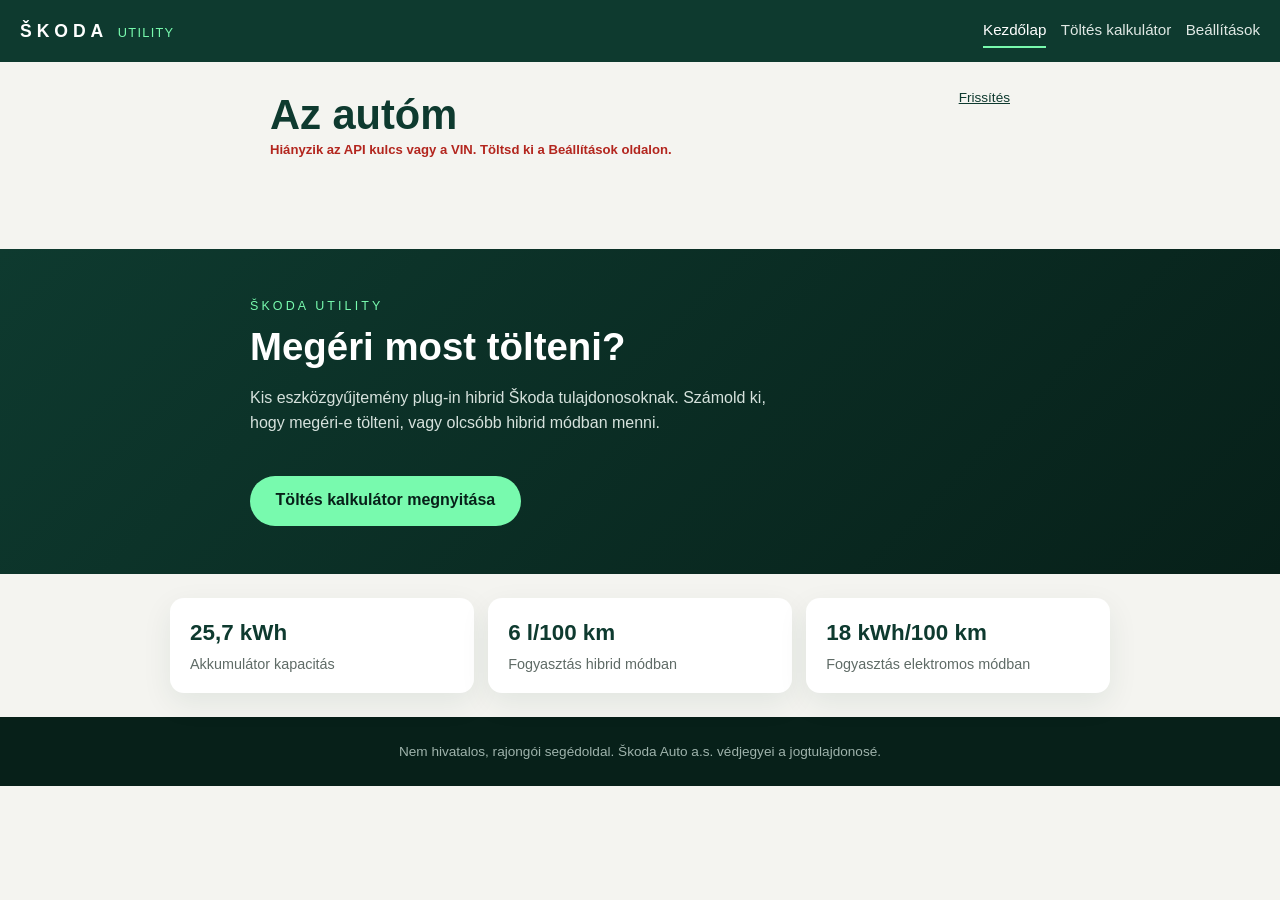
==== index.html @ a3ac5b9b "distance calculator" ====
<!DOCTYPE html>
<html lang="hu">
<head>
<meta charset="UTF-8" />
<meta name="viewport" content="width=device-width, initial-scale=1.0" />
<title>MySkodabb</title>
<link rel="stylesheet" href="styles.css" />
</head>
<body>
<header class="topbar">
    <a class="brand" href="index.html">
        <span class="brand-mark">ŠKODA</span>
        <span class="brand-sub">Utility</span>
    </a>
    <nav>
        <a href="index.html" class="active">Kezdőlap</a>
        <a href="calculator.html">Töltés kalkulátor</a>
        <a href="settings.html">Beállítások</a>
    </nav>
</header>

<main>
<section class="page" id="vehicle-section">
    <div class="section-head">
        <h1>Az autóm</h1>
        <button type="button" id="refresh-vehicle" class="link-btn">Frissítés</button>
    </div>
    <p class="hint" id="vehicle-hint">Betöltés…</p>
    <div class="cards vehicle-cards" id="vehicle-cards"></div>
    <div class="panel map-panel" id="map-panel" hidden>
        <h2>Hol parkol</h2>
        <iframe id="map-frame" title="Parkolási pozíció" loading="lazy" referrerpolicy="no-referrer"></iframe>
        <p class="note"><a id="map-link" href="#" target="_blank" rel="noopener noreferrer">Megnyitás nagy térképen</a></p>
    </div>
</section>

<section class="hero">
    <div class="hero-inner">
        <p class="eyebrow">Škoda Utility</p>
        <h2>Megéri most tölteni?</h2>
        <p class="lead">
            Kis eszközgyűjtemény plug-in hibrid Škoda tulajdonosoknak.
            Számold ki, hogy megéri-e tölteni, vagy olcsóbb hibrid módban menni.
        </p>
        <a class="btn" href="calculator.html">Töltés kalkulátor megnyitása</a>
    </div>
</section>

<section class="cards specs">
    <article class="card">
        <h2>25,7 kWh</h2>
        <p>Akkumulátor kapacitás</p>
    </article>
    <article class="card">
        <h2>6 l/100 km</h2>
        <p>Fogyasztás hibrid módban</p>
    </article>
    <article class="card">
        <h2>18 kWh/100 km</h2>
        <p>Fogyasztás elektromos módban</p>
    </article>
</section>
</main>

<footer class="footer">
    <p>Nem hivatalos, rajongói segédoldal. Škoda Auto a.s. védjegyei a jogtulajdonosé.</p>
</footer>

<script src="skodaApi.js"></script>
<script src="home.js"></script>
</body>
</html>
---- styles.css ----
:root {
    --emerald: #0e3a2f;
    --emerald-dark: #072019;
    --electric: #78faae;
    --sand: #f4f4f0;
    --ink: #1b1b1b;
    --muted: #5f6b66;
    --warn: #d9822b;
}

* {
    box-sizing: border-box;
}

body {
    margin: 0;
    font-family: "Segoe UI", "Helvetica Neue", Arial, sans-serif;
    color: var(--ink);
    background: var(--sand);
    line-height: 1.55;
}

.topbar {
    display: flex;
    align-items: center;
    justify-content: space-between;
    gap: .75rem;
    padding: .9rem 1.25rem;
    background: var(--emerald);
    color: #fff;
    flex-wrap: wrap;
    position: sticky;
    top: 0;
    z-index: 10;
}

.brand {
    display: flex;
    align-items: baseline;
    gap: .6rem;
    text-decoration: none;
    color: #fff;
}

.brand-mark {
    font-weight: 700;
    letter-spacing: .28em;
    font-size: 1.1rem;
}

.brand-sub {
    color: var(--electric);
    letter-spacing: .1em;
    text-transform: uppercase;
    font-size: .8rem;
}

.topbar nav {
    display: flex;
    flex-wrap: wrap;
    gap: .5rem .9rem;
}

.topbar nav a {
    color: #dfe8e4;
    text-decoration: none;
    font-size: .95rem;
    padding: .25rem 0;
    border-bottom: 2px solid transparent;
}

.topbar nav a:hover,
.topbar nav a.active {
    color: #fff;
    border-bottom-color: var(--electric);
}

.hero {
    background: linear-gradient(135deg, var(--emerald) 0%, var(--emerald-dark) 100%);
    color: #fff;
    padding: 3rem 1.25rem;
}

.hero-inner {
    max-width: 780px;
    margin: 0 auto;
}

.hero h2 {
    font-size: clamp(1.6rem, 5vw, 2.4rem);
    margin: 0 0 .75rem;
    line-height: 1.2;
}

.eyebrow {
    color: var(--electric);
    text-transform: uppercase;
    letter-spacing: .25em;
    font-size: .78rem;
    margin: 0 0 .5rem;
}

h1 {
    font-size: clamp(1.7rem, 6vw, 2.6rem);
    margin: 0 0 1rem;
    line-height: 1.2;
}

.lead {
    color: var(--muted);
    max-width: 60ch;
}

.hero .lead {
    color: #d6e2dd;
}

.btn {
    display: inline-block;
    margin-top: 1.5rem;
    padding: .8rem 1.6rem;
    background: var(--electric);
    color: var(--emerald-dark);
    border: none;
    border-radius: 999px;
    font-weight: 600;
    font-size: 1rem;
    text-decoration: none;
    cursor: pointer;
}

.btn:hover {
    background: #5ce295;
}

.btn.ghost {
    background: transparent;
    color: var(--emerald);
    border: 1px solid var(--emerald);
}

.btn.ghost:hover {
    background: rgba(14, 58, 47, .08);
}

.btn.ghost.danger {
    color: #b3261e;
    border-color: #b3261e;
}

.btn.ghost.danger:hover {
    background: rgba(179, 38, 30, .08);
}

.actions {
    grid-column: 1 / -1;
    display: flex;
    flex-wrap: wrap;
    gap: .75rem;
}

.actions .btn {
    margin-top: 0;
}

.link-btn {
    align-self: flex-start;
    background: none;
    border: none;
    padding: 0;
    color: var(--emerald);
    font-size: .85rem;
    text-decoration: underline;
    cursor: pointer;
}

.link-btn:disabled {
    color: var(--muted);
    cursor: progress;
}

.link-row {
    display: flex;
    flex-wrap: wrap;
    gap: .5rem 1rem;
}

.section-head {
    display: flex;
    align-items: baseline;
    justify-content: space-between;
    gap: 1rem;
    flex-wrap: wrap;
}

.section-head h1,
.section-head h2 {
    margin: 0;
    color: var(--emerald);
}

.vehicle-cards {
    margin: 1rem 0 0;
    padding: 0;
    max-width: none;
    grid-template-columns: repeat(auto-fit, minmax(150px, 1fr));
}

.map-panel h2 {
    margin: 0 0 .75rem;
    font-size: 1.15rem;
    color: var(--emerald);
}

.map-panel iframe {
    width: 100%;
    height: min(60vw, 320px);
    border: 0;
    border-radius: 10px;
    display: block;
}

.hint {
    margin: 0;
    font-size: .82rem;
    color: var(--muted);
}

.hint.error {
    color: #b3261e;
}

.cards {
    max-width: 980px;
    margin: 0 auto;
    padding: 1.5rem 1.25rem;
    display: grid;
    grid-template-columns: repeat(auto-fit, minmax(180px, 1fr));
    gap: .9rem;
}

.card {
    background: #fff;
    border-radius: 14px;
    padding: 1.1rem 1.25rem;
    box-shadow: 0 10px 30px rgba(14, 58, 47, .08);
}

.card h2 {
    margin: 0 0 .15rem;
    color: var(--emerald);
    font-size: 1.4rem;
    overflow-wrap: anywhere;
}

.card p {
    margin: 0;
    color: var(--muted);
    font-size: .9rem;
}

.page {
    max-width: 780px;
    margin: 0 auto;
    padding: 1.75rem 1.25rem 2.5rem;
}

.panel {
    background: #fff;
    border-radius: 14px;
    padding: 1.5rem;
    box-shadow: 0 10px 30px rgba(14, 58, 47, .08);
    margin-top: 1.5rem;
}

form.panel {
    display: grid;
    grid-template-columns: repeat(auto-fit, minmax(220px, 1fr));
    gap: 1rem 1.25rem;
}

form.panel .btn {
    grid-column: 1 / -1;
    justify-self: start;
}

.field {
    display: flex;
    flex-direction: column;
    gap: .35rem;
}

.field label {
    font-size: .85rem;
    font-weight: 600;
    color: var(--emerald);
}

.field input {
    padding: .7rem .8rem;
    border: 1px solid #cdd6d2;
    border-radius: 8px;
    font-size: 1rem;
    background: #fbfcfb;
}

.field input:focus {
    outline: 2px solid var(--electric);
    border-color: var(--emerald);
}

.field.checkbox label {
    display: flex;
    align-items: center;
    gap: .5rem;
    font-weight: 500;
    color: var(--ink);
}

.field.checkbox input {
    width: auto;
    accent-color: var(--emerald);
}

.result {
    margin-top: 1.5rem;
    background: #fff;
    border-radius: 14px;
    padding: 1.5rem;
    border-left: 6px solid var(--emerald);
    box-shadow: 0 10px 30px rgba(14, 58, 47, .08);
}

.result.charge {
    border-left-color: var(--electric);
}

.result.fuel {
    border-left-color: var(--warn);
}

.verdict {
    margin: 0 0 .75rem;
    font-size: 1.35rem;
    color: var(--emerald);
}

.result table {
    width: 100%;
    border-collapse: collapse;
    margin-top: .5rem;
}

.result th,
.result td {
    text-align: left;
    padding: .45rem .3rem;
    border-bottom: 1px solid #e6ebe9;
    font-size: .95rem;
}

.result td:last-child,
.result th:last-child {
    text-align: right;
}

.note {
    color: var(--muted);
    font-size: .9rem;
    margin: .75rem 0 0;
}

.error {
    color: #b3261e;
    font-weight: 600;
    margin: 0;
}

.assumptions h2 {
    margin-top: 0;
    font-size: 1.1rem;
    color: var(--emerald);
}

.assumptions ul {
    margin: 0;
    padding-left: 1.1rem;
    color: var(--muted);
}

.footer {
    background: var(--emerald-dark);
    color: #9fb3ac;
    text-align: center;
    padding: 1.5rem;
    font-size: .85rem;
}

.footer p {
    margin: 0;
}

@media (max-width: 560px) {
    body {
        line-height: 1.5;
    }

    .topbar {
        gap: .4rem;
    }

    .topbar nav {
        width: 100%;
        gap: .4rem .85rem;
    }

    .topbar nav a {
        font-size: .88rem;
    }

    .hero {
        padding: 2.25rem 1rem;
    }

    .page {
        padding: 1.25rem 1rem 2rem;
    }

    .cards {
        padding: 1rem;
        grid-template-columns: repeat(auto-fit, minmax(140px, 1fr));
    }

    .card {
        padding: .9rem 1rem;
    }

    .card h2 {
        font-size: 1.2rem;
    }

    .panel,
    .result {
        padding: 1.1rem;
        border-radius: 12px;
    }

    form.panel {
        grid-template-columns: 1fr;
    }

    .btn {
        width: 100%;
        text-align: center;
    }

    .actions .btn {
        width: auto;
        flex: 1 1 auto;
    }

    .verdict {
        font-size: 1.15rem;
    }

    /* Sz\u0171k kijelz\u0151n a t\u00e1bl\u00e1zat sorai egym\u00e1s al\u00e1 t\u00f6rnek. */
    .result table,
    .result tbody,
    .result tr,
    .result th,
    .result td {
        display: block;
        width: 100%;
    }

    .result tr {
        padding: .5rem 0;
        border-bottom: 1px solid #e6ebe9;
    }

    .result th,
    .result td {
        border: 0;
        padding: 0;
    }

    .result th {
        color: var(--muted);
        font-size: .82rem;
        font-weight: 600;
    }

    .result td:last-child,
    .result th:last-child {
        text-align: left;
    }
}
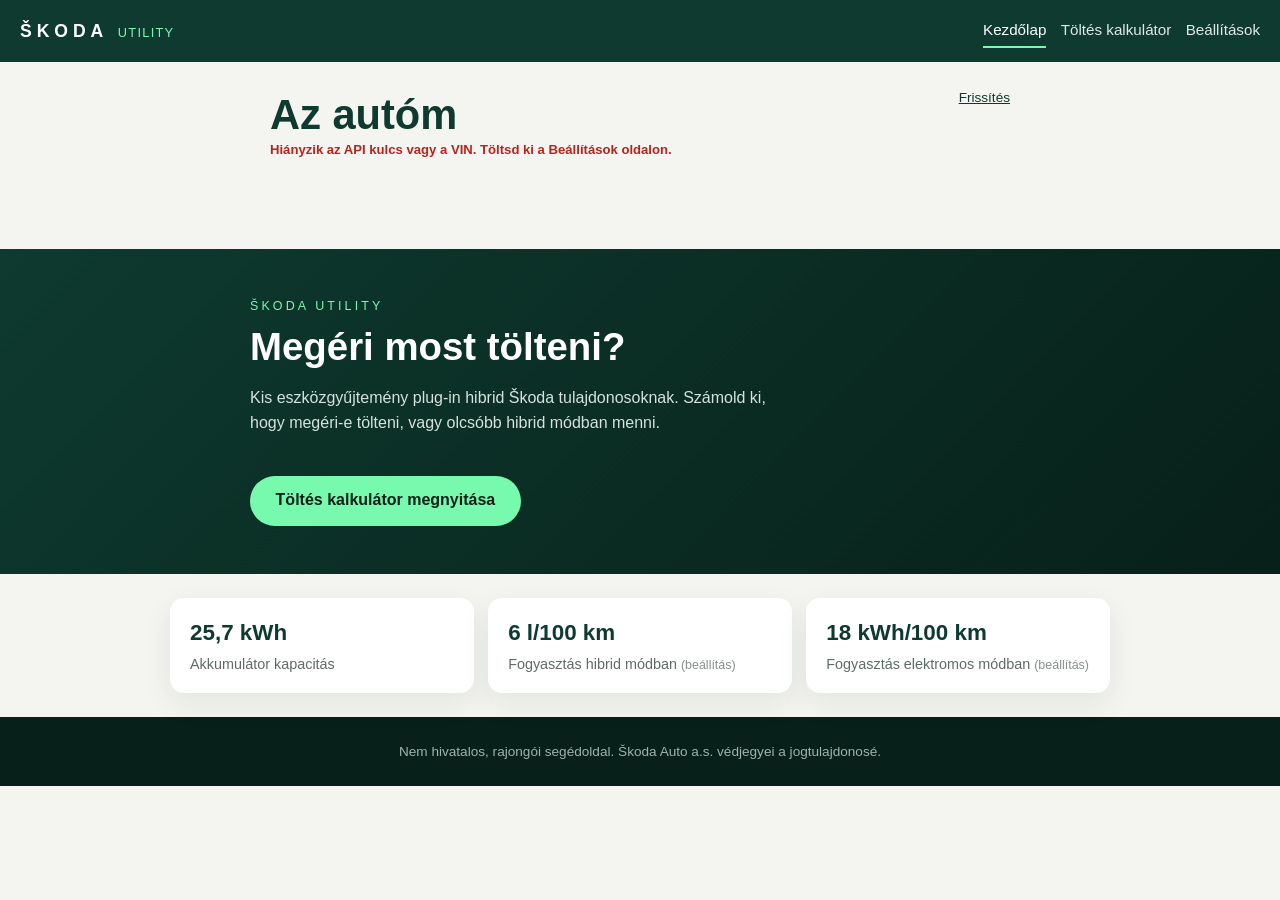
==== commit 4abafd1c: "icon added, data changed to real data" ====
--- a/index.html
+++ b/index.html
@@ -5,6 +5,7 @@
 <meta name="viewport" content="width=device-width, initial-scale=1.0" />
 <title>MySkodabb</title>
 <link rel="stylesheet" href="styles.css" />
+<link rel="icon" type="image/x-icon" href="favicon.ico"
 </head>
 <body>
 <header class="topbar">
@@ -46,18 +47,18 @@
     </div>
 </section>
 
-<section class="cards specs">
+<section class="cards specs" id="specs-cards">
     <article class="card">
-        <h2>25,7 kWh</h2>
+        <h2 id="spec-battery">25,7 kWh</h2>
         <p>Akkumulátor kapacitás</p>
     </article>
     <article class="card">
-        <h2>6 l/100 km</h2>
-        <p>Fogyasztás hibrid módban</p>
+        <h2 id="spec-fuel">6 l/100 km</h2>
+        <p>Fogyasztás hibrid módban <span class="spec-source" id="spec-fuel-source"></span></p>
     </article>
     <article class="card">
-        <h2>18 kWh/100 km</h2>
-        <p>Fogyasztás elektromos módban</p>
+        <h2 id="spec-ev">18 kWh/100 km</h2>
+        <p>Fogyasztás elektromos módban <span class="spec-source" id="spec-ev-source"></span></p>
     </article>
 </section>
 </main>
--- a/styles.css
+++ b/styles.css
@@ -259,6 +259,12 @@
     font-size: .9rem;
 }
 
+.spec-source {
+    font-size: .78rem;
+    color: var(--muted);
+    opacity: .75;
+}
+
 .page {
     max-width: 780px;
     margin: 0 auto;
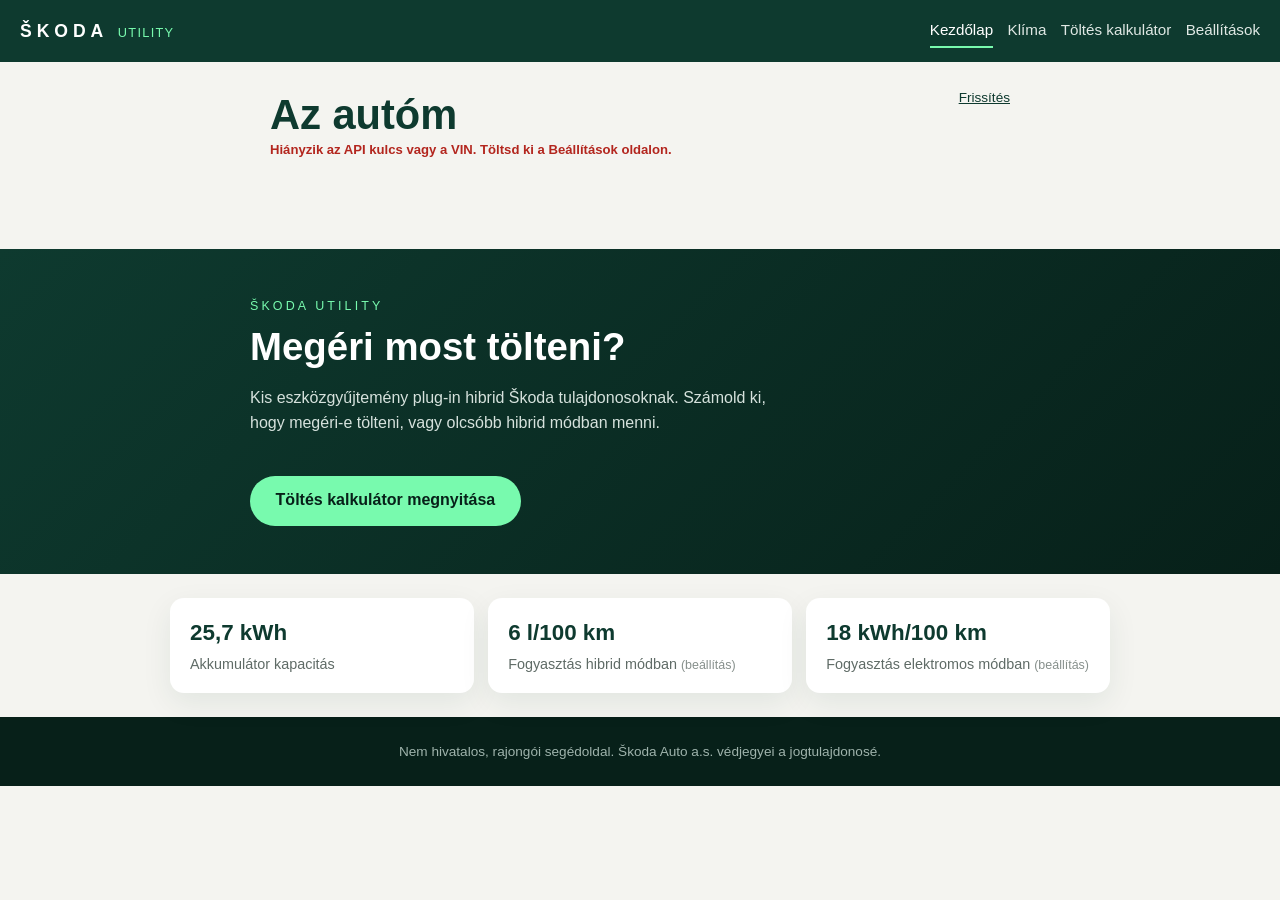
==== commit 7aca88cf: "airconditioning added" ====
--- a/index.html
+++ b/index.html
@@ -5,7 +5,7 @@
 <meta name="viewport" content="width=device-width, initial-scale=1.0" />
 <title>MySkodabb</title>
 <link rel="stylesheet" href="styles.css" />
-<link rel="icon" type="image/x-icon" href="favicon.ico"
+<link rel="icon" type="image/x-icon" href="favicon.ico" />
 </head>
 <body>
 <header class="topbar">
@@ -14,60 +14,62 @@
         <span class="brand-sub">Utility</span>
     </a>
     <nav>
-        <a href="index.html" class="active">Kezdőlap</a>
-        <a href="calculator.html">Töltés kalkulátor</a>
-        <a href="settings.html">Beállítások</a>
+        <a href="index.html" class="active" data-i18n="nav_home">Kezdőlap</a>
+        <a href="climate.html" data-i18n="nav_climate">Klíma</a>
+        <a href="calculator.html" data-i18n="nav_calculator">Töltés kalkulátor</a>
+        <a href="settings.html" data-i18n="nav_settings">Beállítások</a>
     </nav>
 </header>
 
 <main>
 <section class="page" id="vehicle-section">
     <div class="section-head">
-        <h1>Az autóm</h1>
-        <button type="button" id="refresh-vehicle" class="link-btn">Frissítés</button>
+        <h1 data-i18n="home_title">Az autóm</h1>
+        <button type="button" id="refresh-vehicle" class="link-btn" data-i18n="refresh">Frissítés</button>
     </div>
-    <p class="hint" id="vehicle-hint">Betöltés…</p>
+    <p class="hint" id="vehicle-hint" data-i18n="loading">Betöltés…</p>
     <div class="cards vehicle-cards" id="vehicle-cards"></div>
     <div class="panel map-panel" id="map-panel" hidden>
-        <h2>Hol parkol</h2>
+        <h2 data-i18n="map_title">Hol parkol</h2>
         <iframe id="map-frame" title="Parkolási pozíció" loading="lazy" referrerpolicy="no-referrer"></iframe>
-        <p class="note"><a id="map-link" href="#" target="_blank" rel="noopener noreferrer">Megnyitás nagy térképen</a></p>
+        <p class="note"><a id="map-link" href="#" target="_blank" rel="noopener noreferrer" data-i18n="map_open_link">Megnyitás nagy térképen</a></p>
     </div>
 </section>
 
 <section class="hero">
     <div class="hero-inner">
-        <p class="eyebrow">Škoda Utility</p>
-        <h2>Megéri most tölteni?</h2>
-        <p class="lead">
+        <p class="eyebrow" data-i18n="hero_eyebrow">Škoda Utility</p>
+        <h2 data-i18n="hero_title">Megéri most tölteni?</h2>
+        <p class="lead" data-i18n="hero_lead">
             Kis eszközgyűjtemény plug-in hibrid Škoda tulajdonosoknak.
             Számold ki, hogy megéri-e tölteni, vagy olcsóbb hibrid módban menni.
         </p>
-        <a class="btn" href="calculator.html">Töltés kalkulátor megnyitása</a>
+        <a class="btn" href="calculator.html" data-i18n="hero_cta">Töltés kalkulátor megnyitása</a>
     </div>
 </section>
 
 <section class="cards specs" id="specs-cards">
     <article class="card">
         <h2 id="spec-battery">25,7 kWh</h2>
-        <p>Akkumulátor kapacitás</p>
+        <p data-i18n="spec_battery_label">Akkumulátor kapacitás</p>
     </article>
     <article class="card">
         <h2 id="spec-fuel">6 l/100 km</h2>
-        <p>Fogyasztás hibrid módban <span class="spec-source" id="spec-fuel-source"></span></p>
+        <p><span data-i18n="spec_fuel_label">Fogyasztás hibrid módban</span> <span class="spec-source" id="spec-fuel-source"></span></p>
     </article>
     <article class="card">
         <h2 id="spec-ev">18 kWh/100 km</h2>
-        <p>Fogyasztás elektromos módban <span class="spec-source" id="spec-ev-source"></span></p>
+        <p><span data-i18n="spec_ev_label">Fogyasztás elektromos módban</span> <span class="spec-source" id="spec-ev-source"></span></p>
     </article>
 </section>
 </main>
 
 <footer class="footer">
-    <p>Nem hivatalos, rajongói segédoldal. Škoda Auto a.s. védjegyei a jogtulajdonosé.</p>
+    <p data-i18n="footer_disclaimer">Nem hivatalos, rajongói segédoldal. Škoda Auto a.s. védjegyei a jogtulajdonosé.</p>
 </footer>
 
 <script src="skodaApi.js"></script>
+<script src="i18n.js"></script>
 <script src="home.js"></script>
 </body>
 </html>
--- a/styles.css
+++ b/styles.css
@@ -163,6 +163,36 @@
     margin-top: 0;
 }
 
+.climate-panel {
+    max-width: 560px;
+}
+
+.climate-panel .temperature-input {
+    display: flex;
+    align-items: center;
+    gap: .6rem;
+}
+
+.climate-panel .temperature-input input {
+    width: 8rem;
+}
+
+.climate-panel .temperature-unit {
+    color: var(--muted);
+    font-weight: 600;
+}
+
+.climate-status {
+    min-height: 1.55rem;
+    margin: 0;
+    grid-column: 1 / -1;
+}
+
+.climate-status.success {
+    color: var(--emerald);
+    font-weight: 600;
+}
+
 .link-btn {
     align-self: flex-start;
     background: none;
@@ -308,6 +338,20 @@
     border-radius: 8px;
     font-size: 1rem;
     background: #fbfcfb;
+}
+
+.field select {
+    padding: .7rem .8rem;
+    border: 1px solid #cdd6d2;
+    border-radius: 8px;
+    font-size: 1rem;
+    background: #fbfcfb;
+    color: inherit;
+}
+
+.field select:focus {
+    outline: 2px solid var(--electric);
+    border-color: var(--emerald);
 }
 
 .field input:focus {
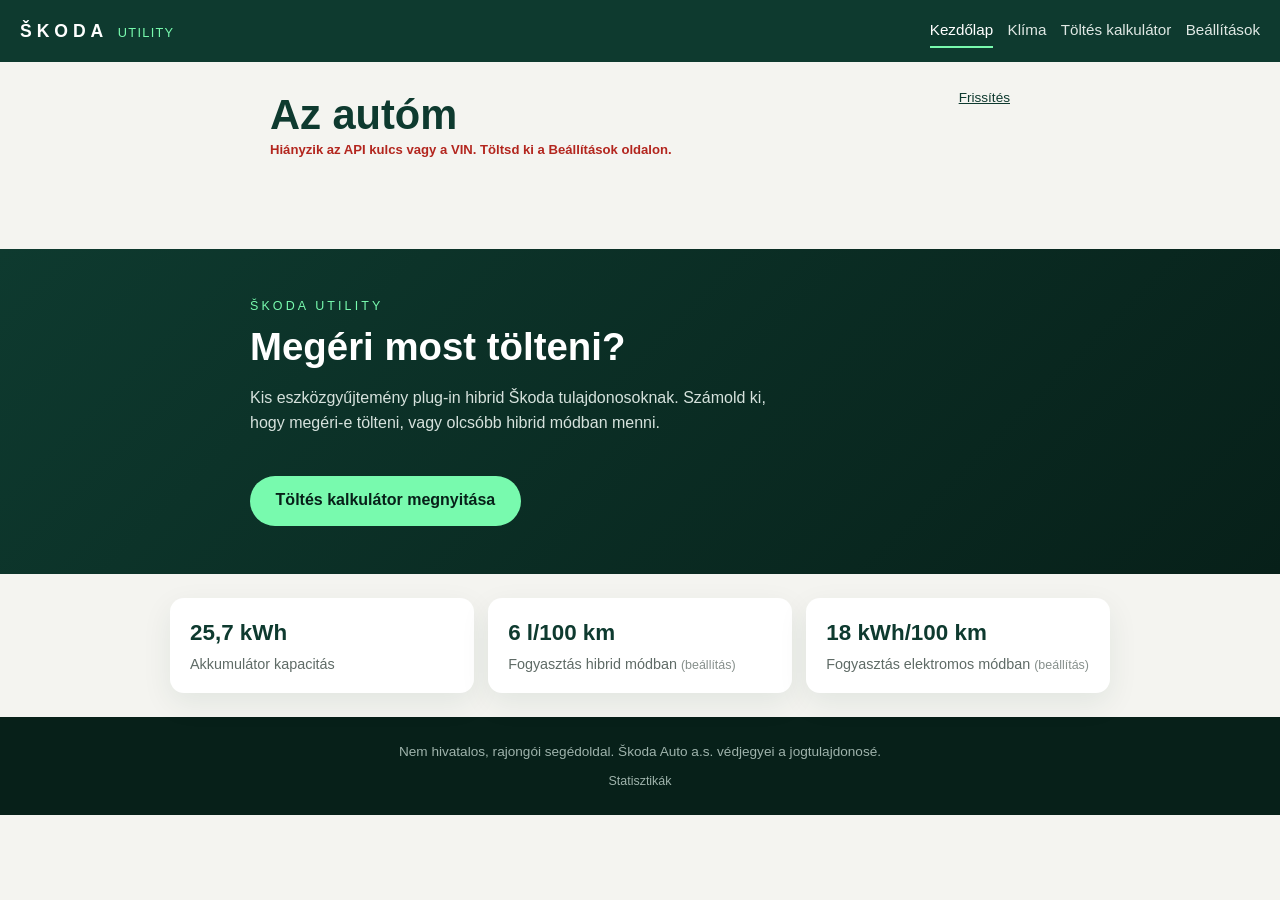
==== commit 0c553d0b: "statistics page" ====
--- a/index.html
+++ b/index.html
@@ -32,7 +32,11 @@
     <div class="panel map-panel" id="map-panel" hidden>
         <h2 data-i18n="map_title">Hol parkol</h2>
         <iframe id="map-frame" title="Parkolási pozíció" loading="lazy" referrerpolicy="no-referrer"></iframe>
-        <p class="note"><a id="map-link" href="#" target="_blank" rel="noopener noreferrer" data-i18n="map_open_link">Megnyitás nagy térképen</a></p>
+        <p class="note map-links">
+            <a id="map-link" href="#" target="_blank" rel="noopener noreferrer" data-i18n="map_open_link">Megnyitás nagy térképen</a>
+            <a id="google-map-link" href="#" target="_blank" rel="noopener noreferrer" data-i18n="map_open_google">Megnyitás Google Térképen</a>
+            <a id="apple-map-link" href="#" target="_blank" rel="noopener noreferrer" data-i18n="map_open_apple">Megnyitás Apple Térképen</a>
+        </p>
     </div>
 </section>
 
@@ -66,6 +70,7 @@
 
 <footer class="footer">
     <p data-i18n="footer_disclaimer">Nem hivatalos, rajongói segédoldal. Škoda Auto a.s. védjegyei a jogtulajdonosé.</p>
+    <a class="footer-quiet-link" href="statistics.html" data-i18n="stats_link">Statisztikák</a>
 </footer>
 
 <script src="skodaApi.js"></script>
--- a/styles.css
+++ b/styles.css
@@ -450,6 +450,20 @@
     margin: 0;
 }
 
+.footer-quiet-link {
+    display: inline-block;
+    margin-top: .65rem;
+    color: #9fb3ac;
+    font-size: .78rem;
+    text-decoration: none;
+}
+
+.footer-quiet-link:hover,
+.footer-quiet-link:focus-visible {
+    color: #fff;
+    text-decoration: underline;
+}
+
 @media (max-width: 560px) {
     body {
         line-height: 1.5;
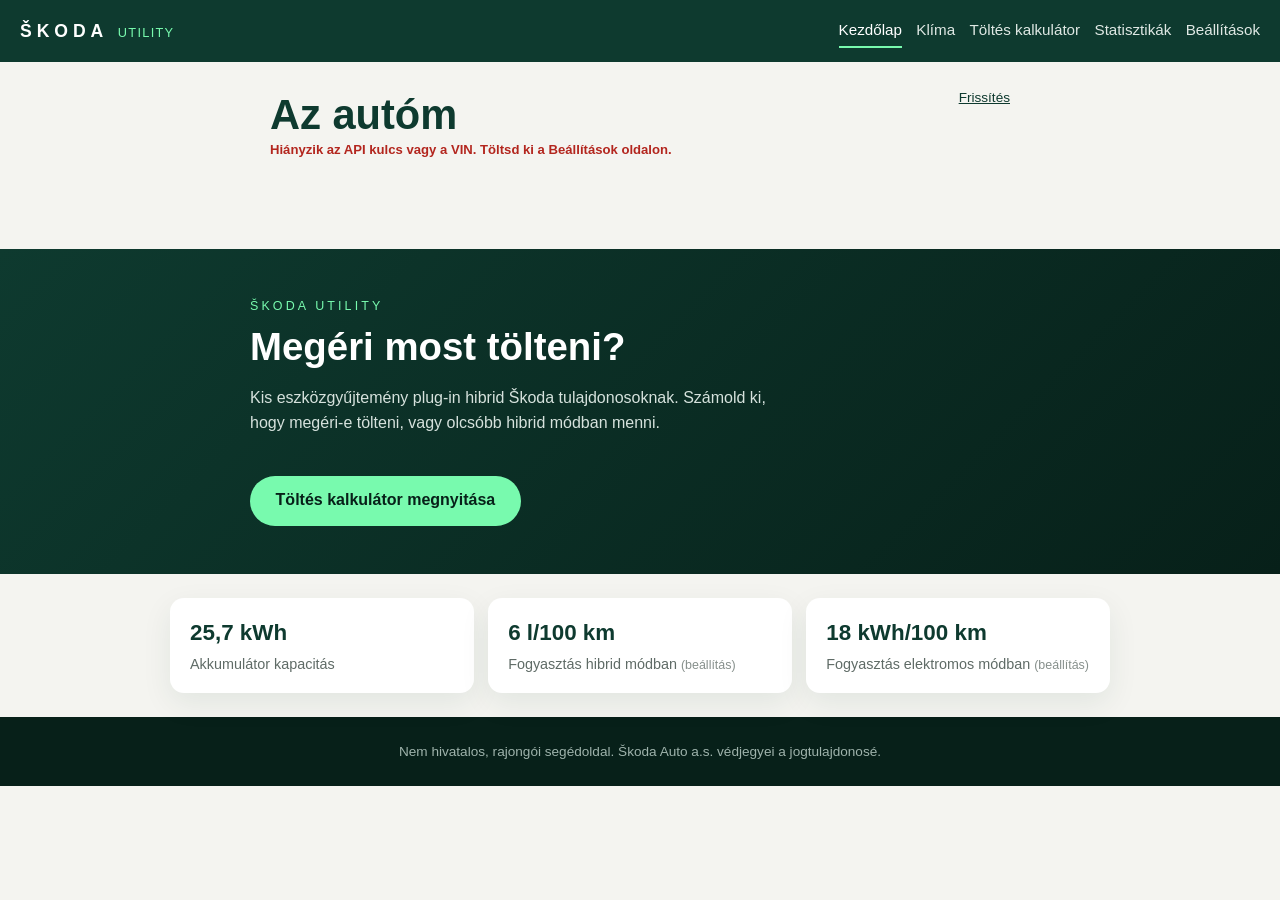
==== commit 35828be8: "better ui" ====
--- a/index.html
+++ b/index.html
@@ -13,10 +13,12 @@
         <span class="brand-mark">ŠKODA</span>
         <span class="brand-sub">Utility</span>
     </a>
-    <nav>
+    <button class="nav-toggle" type="button" aria-expanded="false" aria-controls="primary-nav" data-i18n="nav_menu">Menü</button>
+    <nav id="primary-nav">
         <a href="index.html" class="active" data-i18n="nav_home">Kezdőlap</a>
         <a href="climate.html" data-i18n="nav_climate">Klíma</a>
         <a href="calculator.html" data-i18n="nav_calculator">Töltés kalkulátor</a>
+        <a href="statistics.html" data-i18n="nav_statistics">Statisztikák</a>
         <a href="settings.html" data-i18n="nav_settings">Beállítások</a>
     </nav>
 </header>
@@ -70,11 +72,11 @@
 
 <footer class="footer">
     <p data-i18n="footer_disclaimer">Nem hivatalos, rajongói segédoldal. Škoda Auto a.s. védjegyei a jogtulajdonosé.</p>
-    <a class="footer-quiet-link" href="statistics.html" data-i18n="stats_link">Statisztikák</a>
 </footer>
 
 <script src="skodaApi.js"></script>
 <script src="i18n.js"></script>
 <script src="home.js"></script>
+<script src="header.js"></script>
 </body>
 </html>
--- a/styles.css
+++ b/styles.css
@@ -59,6 +59,17 @@
     display: flex;
     flex-wrap: wrap;
     gap: .5rem .9rem;
+}
+
+.nav-toggle {
+    display: none;
+    padding: .45rem .75rem;
+    border: 1px solid rgba(255, 255, 255, .45);
+    border-radius: 4px;
+    background: transparent;
+    color: #fff;
+    font: inherit;
+    cursor: pointer;
 }
 
 .topbar nav a {
@@ -464,22 +475,37 @@
     text-decoration: underline;
 }
 
-@media (max-width: 560px) {
+@media (max-width: 700px) {
     body {
         line-height: 1.5;
     }
 
     .topbar {
-        gap: .4rem;
+        justify-content: space-between;
+        gap: .5rem;
     }
 
     .topbar nav {
         width: 100%;
-        gap: .4rem .85rem;
+        flex-direction: column;
+        gap: .15rem;
+        padding-top: .5rem;
+        border-top: 1px solid rgba(255, 255, 255, .2);
+    }
+
+    .topbar nav:not(.is-open) {
+        display: none;
+    }
+
+    .nav-toggle {
+        display: inline-flex;
+        align-items: center;
+        justify-content: center;
     }
 
     .topbar nav a {
         font-size: .88rem;
+        padding: .45rem 0;
     }
 
     .hero {
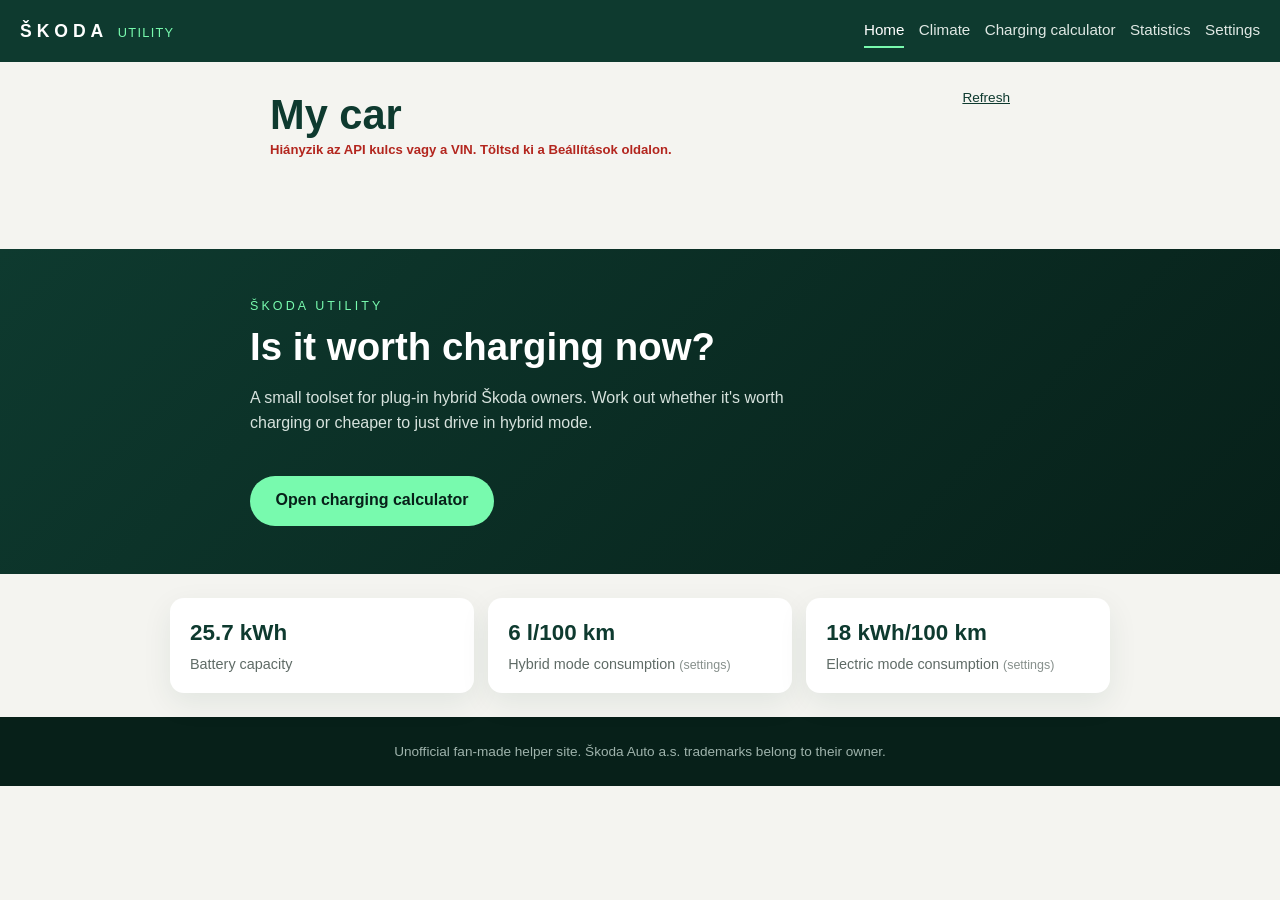
==== commit fe4c6a75: "default lang set to english" ====
--- a/index.html
+++ b/index.html
@@ -1,5 +1,5 @@
 <!DOCTYPE html>
-<html lang="hu">
+<html lang="en">
 <head>
 <meta charset="UTF-8" />
 <meta name="viewport" content="width=device-width, initial-scale=1.0" />
